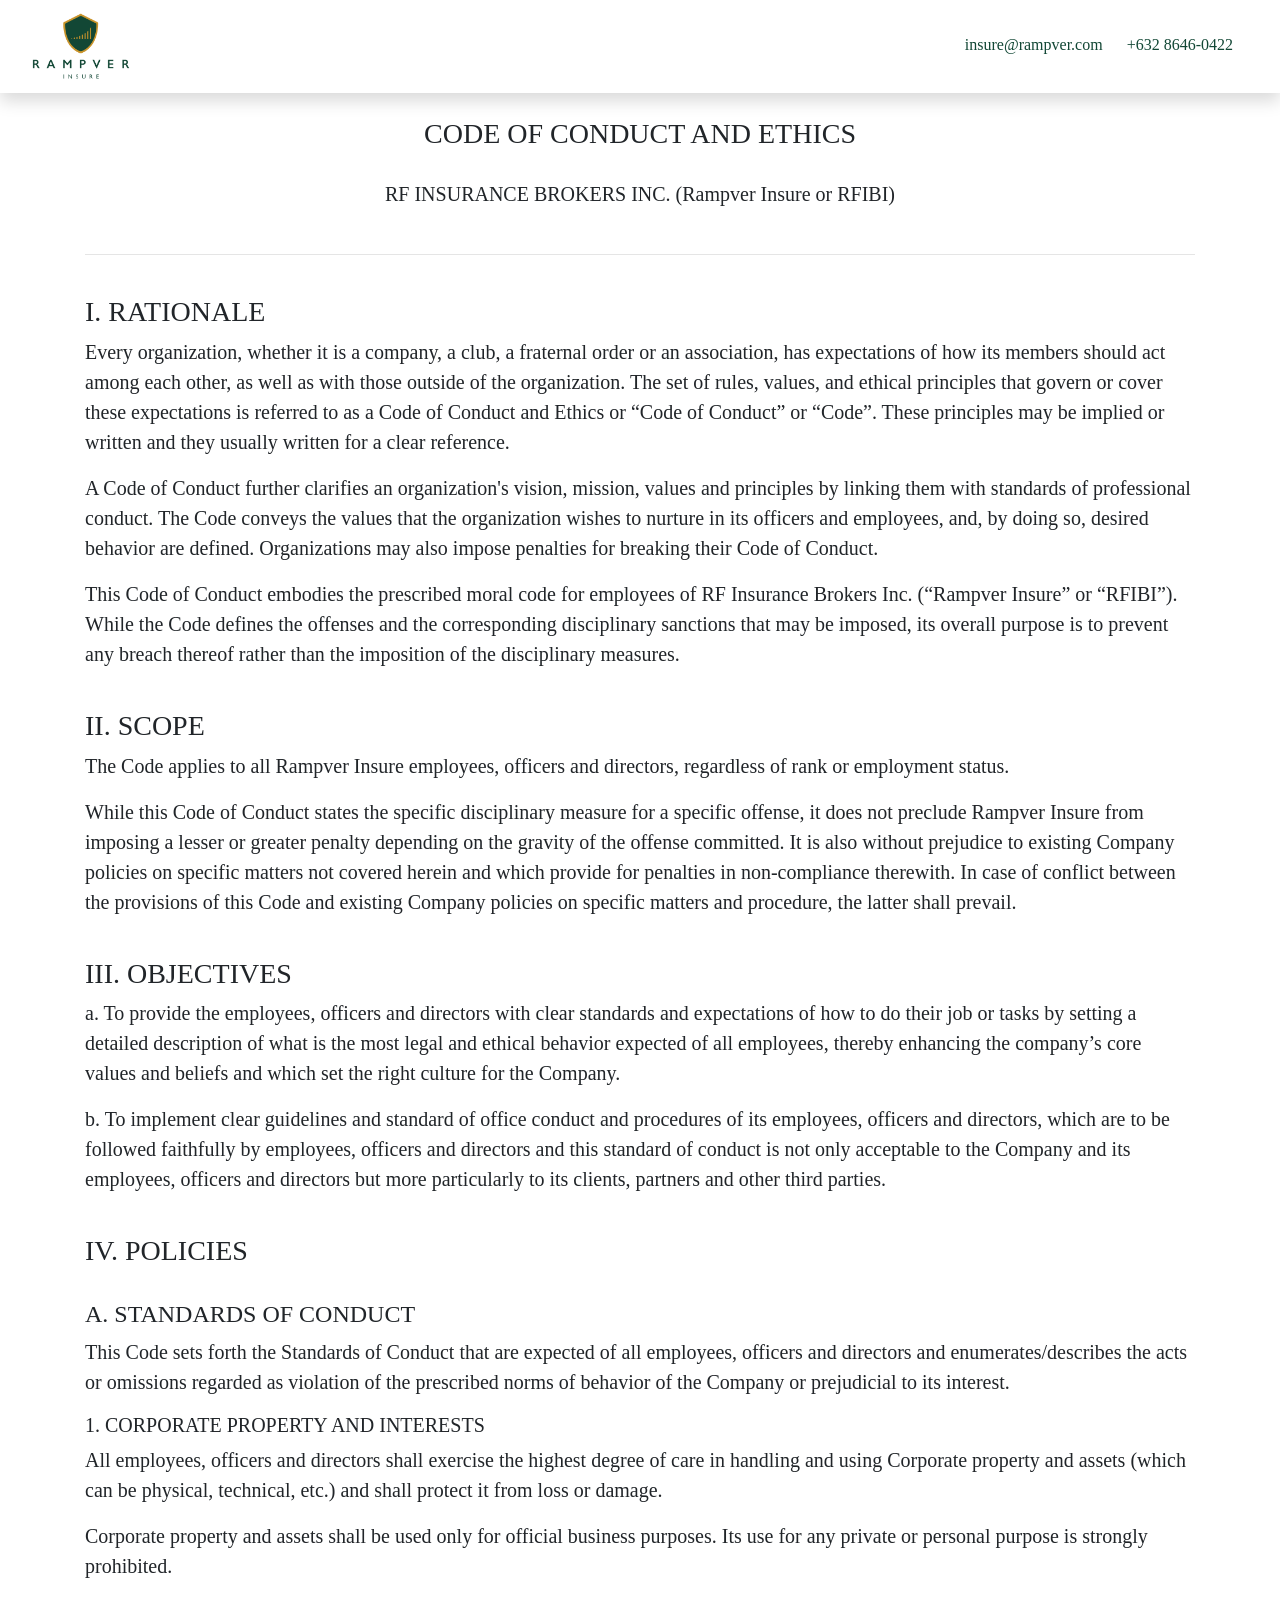
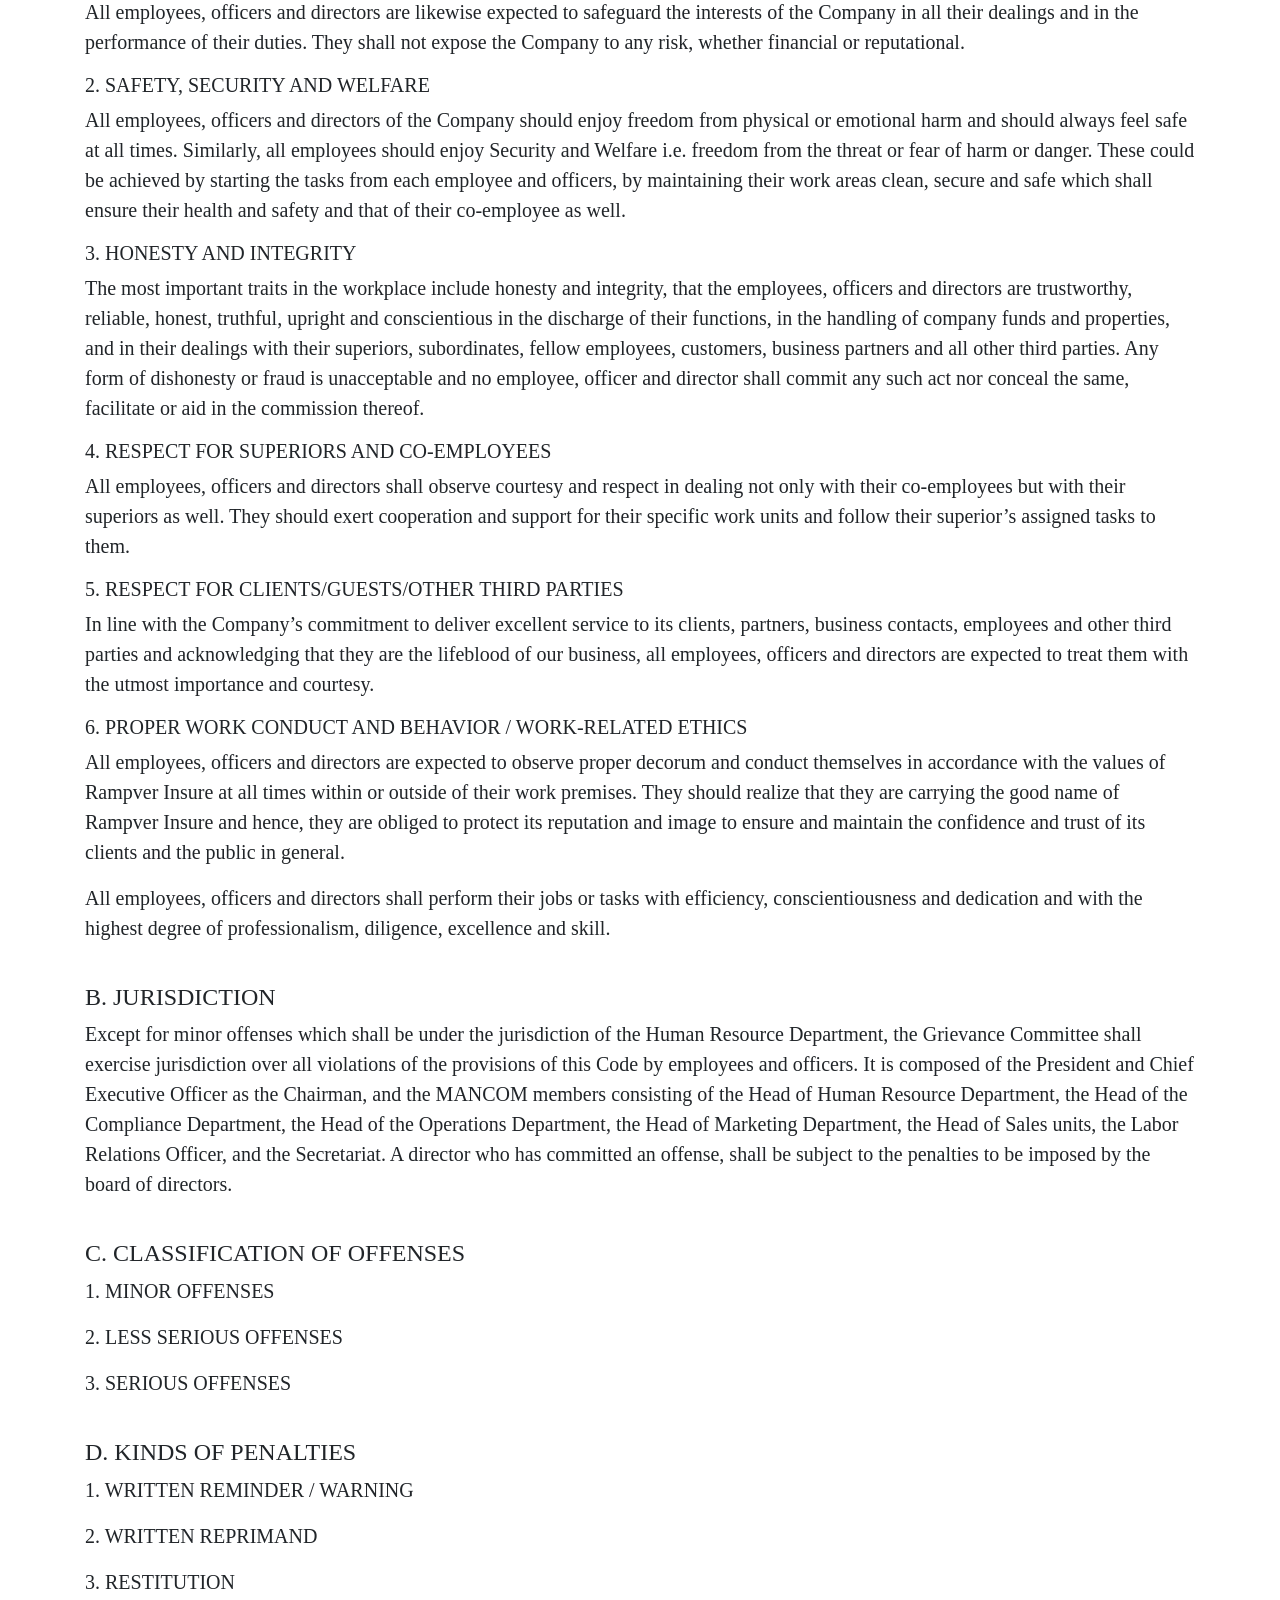
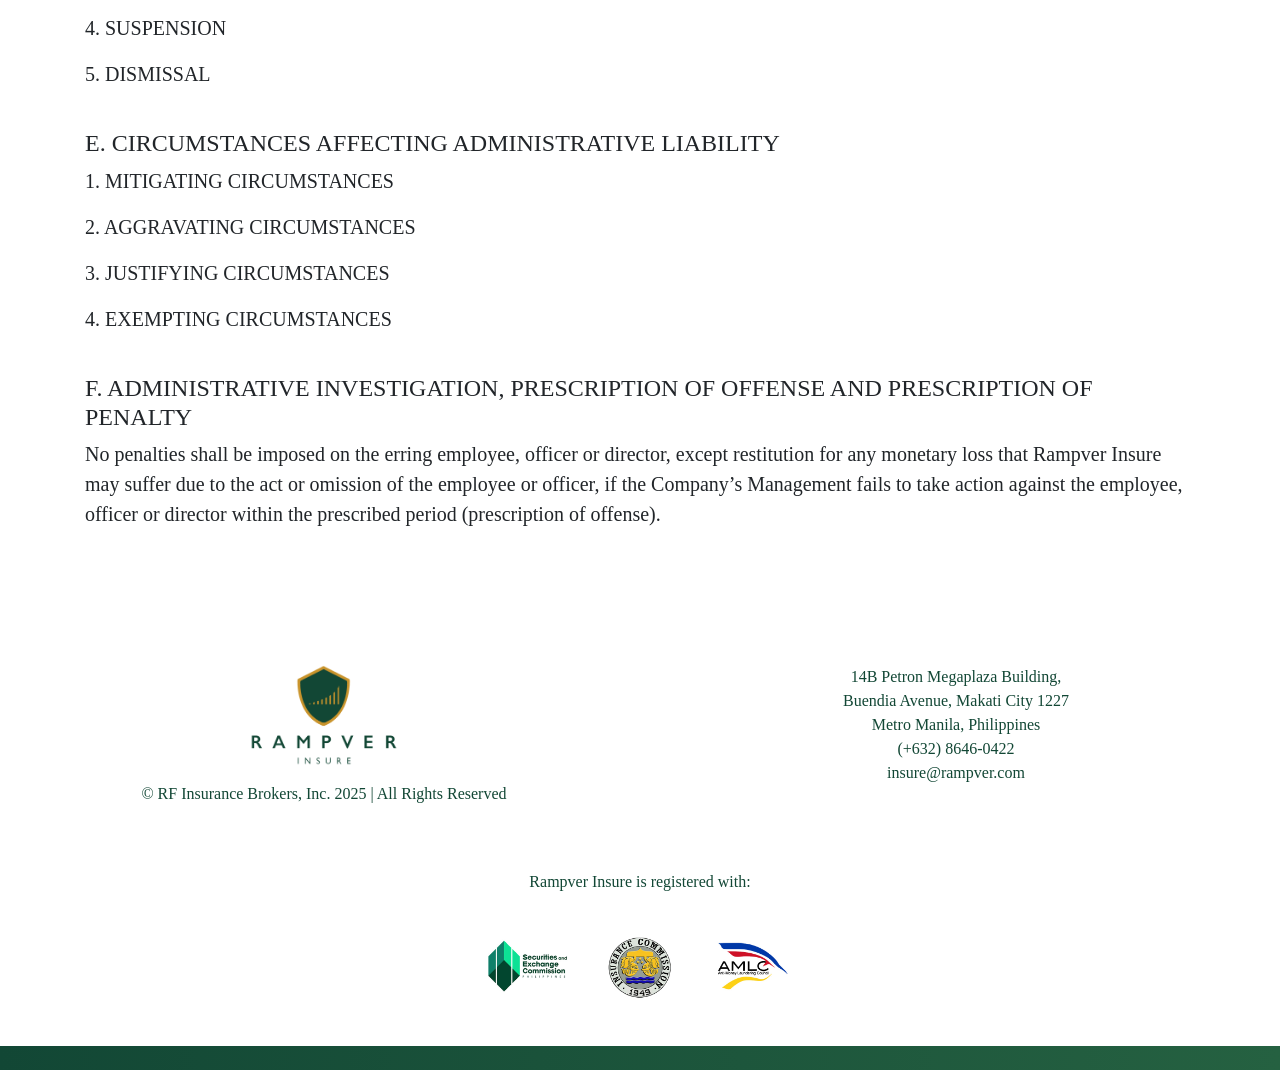
==== code-of-conduct.html @ bb0bd01d "Add files via upload" ====
<!DOCTYPE html>
<html lang="en">
  <head>
    <!-- Required meta tags -->
    <meta charset="utf-8" />
    <meta
      name="viewport"
      content="width=device-width, initial-scale=1, shrink-to-fit=no"
    />
    <meta name="theme-color" content="#124735" />
    <meta name="mobile-web-app-capable" content="yes" />
    <meta name="apple-mobile-web-app-capable" content="yes" />
    <meta property="og:site_name" content="Rampver Realty" />
    <meta property="og:title" content="Rampver Insure | Home" />
    <meta
      property="og:description"
      content="Official website of RF Insurance Brokers, Inc."
    />
    <meta property="og:url" content="https://rampverinsure.com" />
    <meta property="og:image" content="" />
    <meta
      name="description"
      content="RF Insurance Brokers, Inc (Rampver Insure)
strategically partners with leading insurance providers to offer a wide
array of life, general, and healthcare insurance products. These strategic
alliances enable Rampver Insure to deliver customized coverage solutions
that align with the distinct needs of clients, ranging from life protection to
healthcare and risk management."
    />
    <meta property="og:site_name" content="Rampver Insure" />
    <link
      rel="stylesheet"
      href="https://cdn.jsdelivr.net/npm/bootstrap@4.3.1/dist/css/bootstrap.min.css"
      integrity="sha384-ggOyR0iXCbMQv3Xipma34MD+dH/1fQ784/j6cY/iJTQUOhcWr7x9JvoRxT2MZw1T"
      crossorigin="anonymous"
    />
    <link
      rel="stylesheet"
      href="https://use.fontawesome.com/releases/v5.7.0/css/all.css"
      integrity="sha384-lZN37f5QGtY3VHgisS14W3ExzMWZxybE1SJSEsQp9S+oqd12jhcu+A56Ebc1zFSJ"
      crossorigin="anonymous"
    />
    <link rel="stylesheet" src="./style.css" href="./style.css" />
    <link
      rel="icon"
      href="./img/logos/rfibi-favicon.png"
      type="image/png"
      sizes="16x20"
    />
    <title>Rampver Insure | Code of Conduct and Ethics</title>
    <script
      src="https://code.jquery.com/jquery-3.3.1.slim.min.js"
      integrity="sha384-q8i/X+965DzO0rT7abK41JStQIAqVgRVzpbzo5smXKp4YfRvH+8abtTE1Pi6jizo"
      crossorigin="anonymous"
    ></script>
    <!-- Google Tag Manager -->
    <script>
      (function (w, d, s, l, i) {
        w[l] = w[l] || [];
        w[l].push({ "gtm.start": new Date().getTime(), event: "gtm.js" });
        var f = d.getElementsByTagName(s)[0],
          j = d.createElement(s),
          dl = l != "dataLayer" ? "&l=" + l : "";
        j.async = true;
        j.src = "https://www.googletagmanager.com/gtm.js?id=" + i + dl;
        f.parentNode.insertBefore(j, f);
      })(window, document, "script", "dataLayer", "GTM-TDNB9LX");
    </script>
    <!-- End Google Tag Manager -->
  </head>

  <body>
    <!-- navbar -->
    <span id="navbarSet" class="sticky-top"></span>
    <script src="./rfibi-components/navbar.js"></script>
    <!-- navbar -->
    <!-- start of banner -->
   <br>

<section class="container">
  <header class="text-center">
    <h3 class="gsBold">CODE OF CONDUCT AND ETHICS</h3>
    <br>
    <h5 class="gsBold">RF INSURANCE BROKERS INC. (Rampver Insure or RFIBI)</h5>
  </header>

  <div class="text-left">
    <br>
    <hr>
    <br>
  <h3 class="gsBold">I. RATIONALE</h3>
  <p class="gs lead">
    Every organization, whether it is a company, a club, a fraternal order or an association, has expectations of how its members should act among each other, as well as with those outside of the organization. The set of rules, values, and ethical principles that govern or cover these expectations is referred to as a Code of Conduct and Ethics or “Code of Conduct” or “Code”. These principles may be implied or written and they usually written for a clear reference.
  </p>
  <p class="gs lead">
    A Code of Conduct further clarifies an organization's vision, mission, values and principles by linking them with standards of professional conduct. The Code conveys the values that the organization wishes to nurture in its officers and employees, and, by doing so, desired behavior are defined. Organizations may also impose penalties for breaking their Code of Conduct.
  </p>
  <p class="gs lead">
    This Code of Conduct embodies the prescribed moral code for employees of RF Insurance Brokers Inc. (“Rampver Insure” or “RFIBI”). While the Code defines the offenses and the corresponding disciplinary sanctions that may be imposed, its overall purpose is to prevent any breach thereof rather than the imposition of the disciplinary measures.
  </p>
<br>
  <h3 class="gsBold">II. SCOPE</h3>
  <p class="gs lead">
    The Code applies to all Rampver Insure employees, officers and directors, regardless of rank or employment status.
  </p>
  <p class="gs lead">
    While this Code of Conduct states the specific disciplinary measure for a specific offense, it does not preclude Rampver Insure from imposing a lesser or greater penalty depending on the gravity of the offense committed. It is also without prejudice to existing Company policies on specific matters not covered herein and which provide for penalties in non-compliance therewith. In case of conflict between the provisions of this Code and existing Company policies on specific matters and procedure, the latter shall prevail.
  </p>
<br>
  <h3 class="gsBold">III. OBJECTIVES</h3>
  <p class="gs lead">
    a. To provide the employees, officers and directors with clear standards and expectations of how to do their job or tasks by setting a detailed description of what is the most legal and ethical behavior expected of all employees, thereby enhancing the company’s core values and beliefs and which set the right culture for the Company.
  </p>
  <p class="gs lead">
    b. To implement clear guidelines and standard of office conduct and procedures of its employees, officers and directors, which are to be followed faithfully by employees, officers and directors and this standard of conduct is not only acceptable to the Company and its employees, officers and directors but more particularly to its clients, partners and other third parties.
  </p>
<br>
  <h3 class="gsBold">IV. POLICIES</h3>
<br>
  <h4 class="gsBold">A. STANDARDS OF CONDUCT</h4>
  <p class="gs lead">
    This Code sets forth the Standards of Conduct that are expected of all employees, officers and directors and enumerates/describes the acts or omissions regarded as violation of the prescribed norms of behavior of the Company or prejudicial to its interest.
  </p>

  <h5 class="gsBold">1. CORPORATE PROPERTY AND INTERESTS</h5>
  <p class="gs lead">
    All employees, officers and directors shall exercise the highest degree of care in handling and using Corporate property and assets (which can be physical, technical, etc.) and shall protect it from loss or damage.
  </p>
  <p class="gs lead">
    Corporate property and assets shall be used only for official business purposes. Its use for any private or personal purpose is strongly prohibited.
  </p>
  <p class="gs lead">
    All employees, officers and directors are likewise expected to safeguard the interests of the Company in all their dealings and in the performance of their duties. They shall not expose the Company to any risk, whether financial or reputational.
  </p>

  <h5 class="gsBold">2. SAFETY, SECURITY AND WELFARE</h5>
  <p class="gs lead">
    All employees, officers and directors of the Company should enjoy freedom from physical or emotional harm and should always feel safe at all times. Similarly, all employees should enjoy Security and Welfare i.e. freedom from the threat or fear of harm or danger. These could be achieved by starting the tasks from each employee and officers, by maintaining their work areas clean, secure and safe which shall ensure their health and safety and that of their co-employee as well.
  </p>

  <h5 class="gsBold">3. HONESTY AND INTEGRITY</h5>
  <p class="gs lead">
    The most important traits in the workplace include honesty and integrity, that the employees, officers and directors are trustworthy, reliable, honest, truthful, upright and conscientious in the discharge of their functions, in the handling of company funds and properties, and in their dealings with their superiors, subordinates, fellow employees, customers, business partners and all other third parties. Any form of dishonesty or fraud is unacceptable and no employee, officer and director shall commit any such act nor conceal the same, facilitate or aid in the commission thereof.
  </p>

  <h5 class="gsBold">4. RESPECT FOR SUPERIORS AND CO-EMPLOYEES</h5>
  <p class="gs lead">
    All employees, officers and directors shall observe courtesy and respect in dealing not only with their co-employees but with their superiors as well. They should exert cooperation and support for their specific work units and follow their superior’s assigned tasks to them.
  </p>

  <h5 class="gsBold">5. RESPECT FOR CLIENTS/GUESTS/OTHER THIRD PARTIES</h5>
  <p class="gs lead">
    In line with the Company’s commitment to deliver excellent service to its clients, partners, business contacts, employees and other third parties and acknowledging that they are the lifeblood of our business, all employees, officers and directors are expected to treat them with the utmost importance and courtesy.
  </p>

  <h5 class="gsBold">6. PROPER WORK CONDUCT AND BEHAVIOR / WORK-RELATED ETHICS</h5>
  <p class="gs lead">
    All employees, officers and directors are expected to observe proper decorum and conduct themselves in accordance with the values of Rampver Insure at all times within or outside of their work premises. They should realize that they are carrying the good name of Rampver Insure and hence, they are obliged to protect its reputation and image to ensure and maintain the confidence and trust of its clients and the public in general.
  </p>
  <p class="gs lead">
    All employees, officers and directors shall perform their jobs or tasks with efficiency, conscientiousness and dedication and with the highest degree of professionalism, diligence, excellence and skill.
  </p>
<br>
  <h4 class="gsBold">B. JURISDICTION</h4>
  <p class="gs lead">
    Except for minor offenses which shall be under the jurisdiction of the Human Resource Department, the Grievance Committee shall exercise jurisdiction over all violations of the provisions of this Code by employees and officers. It is composed of the President and Chief Executive Officer as the Chairman, and the MANCOM members consisting of the Head of Human Resource Department, the Head of the Compliance Department, the Head of the Operations Department, the Head of Marketing Department, the Head of Sales units, the Labor Relations Officer, and the Secretariat. A director who has committed an offense, shall be subject to the penalties to be imposed by the board of directors.
  </p>
<br>
  <h4 class="gsBold">C. CLASSIFICATION OF OFFENSES</h4>
  <p class="gs lead">1. MINOR OFFENSES</p>
  <p class="gs lead">2. LESS SERIOUS OFFENSES</p>
  <p class="gs lead">3. SERIOUS OFFENSES</p>
<br>
  <h4 class="gsBold">D. KINDS OF PENALTIES</h4>
  <p class="gs lead">1. WRITTEN REMINDER / WARNING</p>
  <p class="gs lead">2. WRITTEN REPRIMAND</p>
  <p class="gs lead">3. RESTITUTION</p>
  <p class="gs lead">4. SUSPENSION</p>
  <p class="gs lead">5. DISMISSAL</p>
<br>
  <h4 class="gsBold">E. CIRCUMSTANCES AFFECTING ADMINISTRATIVE LIABILITY</h4>
  <p class="gs lead">1. MITIGATING CIRCUMSTANCES</p>
  <p class="gs lead">2. AGGRAVATING CIRCUMSTANCES</p>
  <p class="gs lead">3. JUSTIFYING CIRCUMSTANCES</p>
  <p class="gs lead">4. EXEMPTING CIRCUMSTANCES</p>
<br>
  <h4 class="gsBold">F. ADMINISTRATIVE INVESTIGATION, PRESCRIPTION OF OFFENSE AND PRESCRIPTION OF PENALTY</h4>
  <p class="gs lead">
    No penalties shall be imposed on the erring employee, officer or director, except restitution for any monetary loss that Rampver Insure may suffer due to the act or omission of the employee or officer, if the Company’s Management fails to take action against the employee, officer or director within the prescribed period (prescription of offense).
  </p>
  </div>
</section>


<br>
<br>
<br>
    <!-- footer -->
    <span id="footerSet"></span>
    <script src="./rfibi-components/footer.js"></script>
    <!-- footer -->

    <!-- cookie consent -->
    <div id="cookieconsent"></div>
    <link
      rel="stylesheet"
      href="https://rampver.com/offers/mutual-funds/dependencies/cookieconsent.min.css"
    />
    <script src="https://rampver.com/offers/mutual-funds/dependencies/cookieconsent.min.js"></script>
    <!-- cookie consent -->
    <!-- Essential JS -->
    <script
      src="https://cdn.jsdelivr.net/npm/popper.js@1.14.7/dist/umd/popper.min.js"
      crossorigin="anonymous"
    ></script>
    <script
      src="https://cdn.jsdelivr.net/npm/bootstrap@4.3.1/dist/js/bootstrap.min.js"
      integrity="sha384-JjSmVgyd0p3pXB1rRibZUAYoIIy6OrQ6VrjIEaFf/nJGzIxFDsf4x0xIM+B07jRM"
      crossorigin="anonymous"
    ></script>
    <!-- Essential JS -->
    <!-- Marketing JS -->
    <script
      src="//instant.page/5.1.1"
      type="module"
      integrity="sha384-MWfCL6g1OTGsbSwfuMHc8+8J2u71/LA8dzlIN3ycajckxuZZmF+DNjdm7O6H3PSq"
    ></script>
    <script>
      $(document).ready(function () {
        $(".carousel").carousel({
          interval: 3500,
        });
      });
      $(function () {
        $('[data-toggle="tooltip"]').tooltip();
      });
    </script>
    <!-- Google Tag Manager (noscript) -->
    <noscript
      ><iframe
        src="https://www.googletagmanager.com/ns.html?id=GTM-TDNB9LX"
        height="0"
        width="0"
        style="display: none; visibility: hidden"
      ></iframe
    ></noscript>
    <!-- End Google Tag Manager (noscript) -->
  </body>
</html>
---- style.css ----
/* @font-face {
    font-family: "Gill Sans";
    src: url("./fonts/Gill-Sans.woff");
}

@font-face {
    font-family: "Gill Sans Bold";
    src: url('./fonts/Gill-Sans-Bold.woff');
} */


@font-face {
    font-family: "Gill Sans";
    src: url("https://res.cloudinary.com/rampver-financials/raw/upload/v1667045228/neo-website/fonts/Gill-Sans.woff");
}

@font-face {
    font-family: "Gill Sans Bold";
    src: url('https://res.cloudinary.com/rampver-financials/raw/upload/v1667045228/neo-website/fonts/Gill-Sans-Bold.woff');
}


html,
body {
    padding: 0 !important;
    margin: 0 !important;
    width: 100% !important;
    box-sizing: border-box;
    /* scroll-behavior: smooth; */
}


.gs {
    font-family: 'Gill Sans';
}

.font-rf-green {
    font-family: 'Gill Sans';
}

.gsBold {
    font-family: 'Gill Sans Bold'
}

.navbar {
    background: white;
    align-content: center;
}

.navbar-brand p {
    color: #ffffff;
}

.navbar-brand img {
    width: 100px;
}

.navbar-nav ul li a {
    color: #124735;
    font-size: 150%;
    opacity: 100%;
    font-family: 'Gill Sans';
}

.navbar-toggler:focus,
.navbar-toggler:active,
.navbar-toggler-icon:focus {
    outline: none;
    box-shadow: none;
    color: #124735;
}

.navbar-dropdown {
    background: linear-gradient(to right, #124735, #256141);
    border: none;
}

.navButton {
    background-color: #cc942c !important;
    color: white !important;
}

.navButton:hover {
    background-color: white !important;
    color: #cc942c;
}

.inqButtonContact {
    background-color: #cc942c !important;
    color: white !important;
}

.inqButtonContact:hover {
    background-color: white !important;
    color: #cc942c;
}

.jumbotron-lg {
    height: 95vh;
    /* background-image: url("./img/new cover md.png"); */
    background-size: cover;
    background-repeat: no-repeat;
    box-sizing: border-box;
    border-radius: 0px;
    margin-bottom: 0;
}

.jumbotron-md {
    height: 100vh;
    /* background-image: url("./img/new cover.png"); */
    background-size: cover;
    background-repeat: no-repeat;
    box-sizing: border-box;
    border-radius: 0px;
    margin-bottom: 0;
}

.bannerBtn {
    background: linear-gradient(to right, #124735, #256141);
}

.btn-big-lg {
    font-size: 175%;
    padding-top: 10;
    padding-bottom: 10;
    padding-left: 20;
    padding-right: 20;
}


.btn-md {
    font-size: 175%;
    padding-top: 10;
    padding-bottom: 10;
    padding-left: 20;
    padding-right: 20;
}

.banner-text {
    color: #124735;
    /* text-shadow: 1.5 !important; */
    text-shadow: 1px 3px 2px rgba(0, 0, 0, 0.1);
}

/* Extra Small (xs) and Small (sm) screens */
@media (max-width: 767px) {
    .dvlpr-brands {
        width: 150px;
        margin-bottom: 1rem;
    }
}

/* Medium (md) and Large (lg) screens */
@media (min-width: 768px) {
    .dvlpr-brands {
        width: 200px;
        margin-bottom: 0.5rem;
    }
}

.dvlpr-brands-big {
    width: 175px;
    margin-bottom: 1.5rem;
}

.social-icons {
    width: 50px;
}

a {
    text-decoration: none;
}

a:hover {
    text-decoration: underline;
    font-weight: bolder !important;
    color: #cc942c !important;
}



.video-container {
    position: relative;
    padding-bottom: 56.25%;
}

.video-container iframe {
    position: absolute;
    top: 0;
    left: 0;
    width: 100%;
    height: 100%;
}

.btns .rf-btn {
    background-color: #256141;
    color: #ffffff;
    text-shadow: 0.5;
    border: #ffffff;
}

.btns .img-btn {
    background-color: #1A237E;
    color: #fff;
}

.header-section h3 {
    color: #124735;
}

.text-rampver {
    color: #124735;
}

.bg-rampver {
    background: #124735;
}

.text-gold {
    color: #cc942c;
}

.intro,
.faqs {
    background: linear-gradient(to right, #124735, #256141);
    padding-top: 3rem;
    /* padding-bottom: 1rem; */
    padding-right: 1rem;
    padding-left: 1rem;
    margin-left: 0px;
    width: 100% !important;
}

.learning-tools,
.learning-tools-sm {
    background: linear-gradient(to right, #124735, #256141);
    padding-bottom: 1rem;
    padding-right: 1rem;
    padding-top: 1rem;
    padding-left: 1rem;
    margin-left: 0px;
    width: 100% !important;
}

.icons-carousel {
    width: 75px;
}

/* .logo-carousel-section {
    height: 75vh;
} */

/* .carousel-indicators li {
    width: 10px;
    height: 10px;
    border-radius: 100%;
    margin-left: 2rem;
   
  } */

.carousel-control-prev-icon {
    background-image: url("data:image/svg+xml;charset=utf8,%3Csvg xmlns='http://www.w3.org/2000/svg' fill='%23124735' viewBox='0 0 8 8'%3E%3Cpath d='M5.25 0l-4 4 4 4 1.5-1.5-2.5-2.5 2.5-2.5-1.5-1.5z'/%3E%3C/svg%3E") !important;
}

.carousel-control-next-icon {
    background-image: url("data:image/svg+xml;charset=utf8,%3Csvg xmlns='http://www.w3.org/2000/svg' fill='%23124735' viewBox='0 0 8 8'%3E%3Cpath d='M2.75 0l-1.5 1.5 2.5 2.5-2.5 2.5 1.5 1.5 4-4-4-4z'/%3E%3C/svg%3E") !important;
}

.white-button {
    border-style: solid;
    border-color: #cc942c;
    border-width: 2px;
}

.white-border {
    border-style: solid;
    border-color: #cccccc;
    border-width: 2px;
}

.why-rf-icons {
    width: 110px;
}

.learning-tools-icons {
    width: 80px;
}

.socmed-small {
    width: 50px;
}


.faq-icons {
    width: 40px;
}


@media (min-width: 992px) {
    .why-rampver {
        margin-left: 5rem;
        margin-right: 5rem;
    }

}

.logo-carousel-small {
    width: 130px;
}

.logo-carousel {
    width: 200px;
}


.indicator {
    background-color: #124735 !important;
    color: #124735 !important;
    margin: 0rem 0 0 0 !important;
    padding: 0 0 0 0 !important;
}

.sr-only {
    background-color: #124735 !important;
    color: #124735 !important;
    margin: 0rem 0 0 0 !important;
    padding: 0 0 0 0 !important;
}

.testimonial {
    width: 175px;
}

.down-icon {
    padding-top: 0.5rem;
    width: 25px;
    position: absolute;
    right: 15px;
}

.reg-logos-icon {
    width: 125px;
}

.bottombar {
    background: linear-gradient(to right, #124735, #256141);
}

/* .footer-text{
    background-color: #124735;
    color: white;
} */

/* .icon-carousel-section, .logo-carousel-section  {
    height: 100vh;
} */

/*# sourceMappingURL=style.css.map */
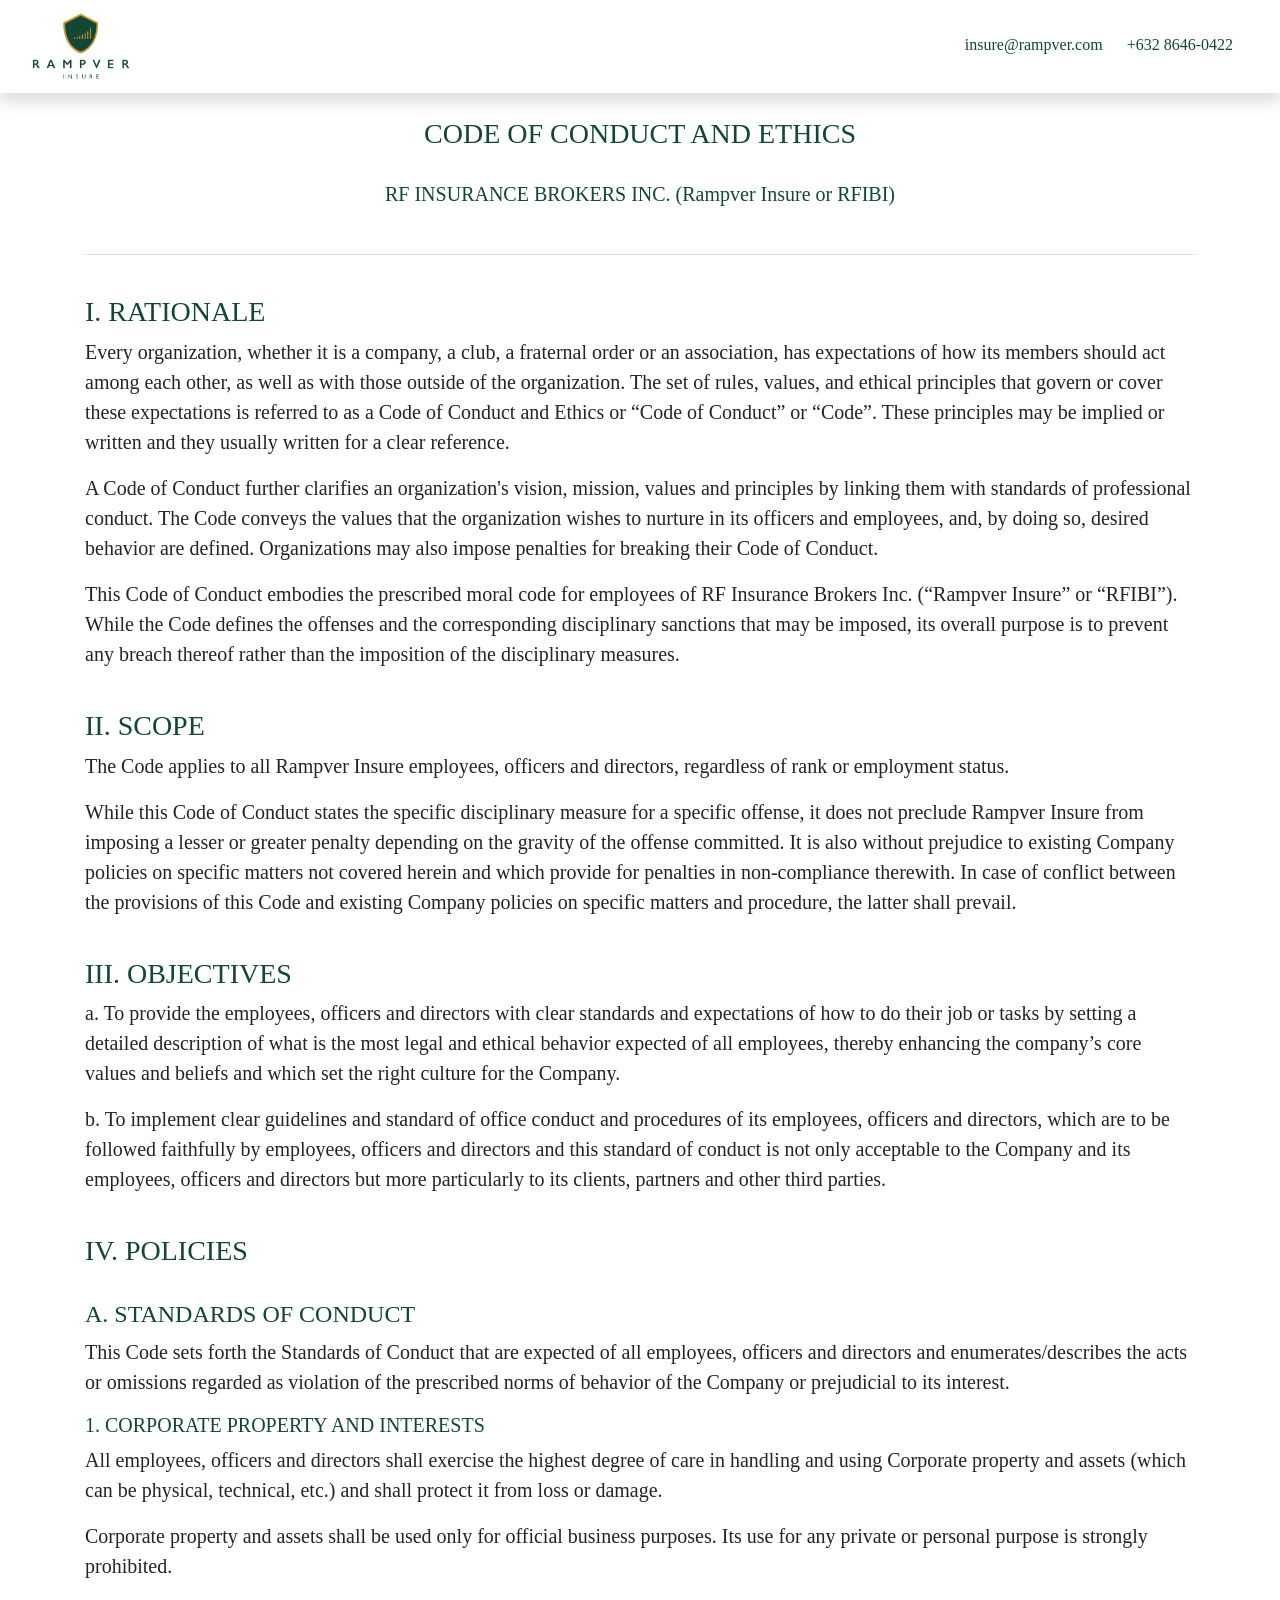
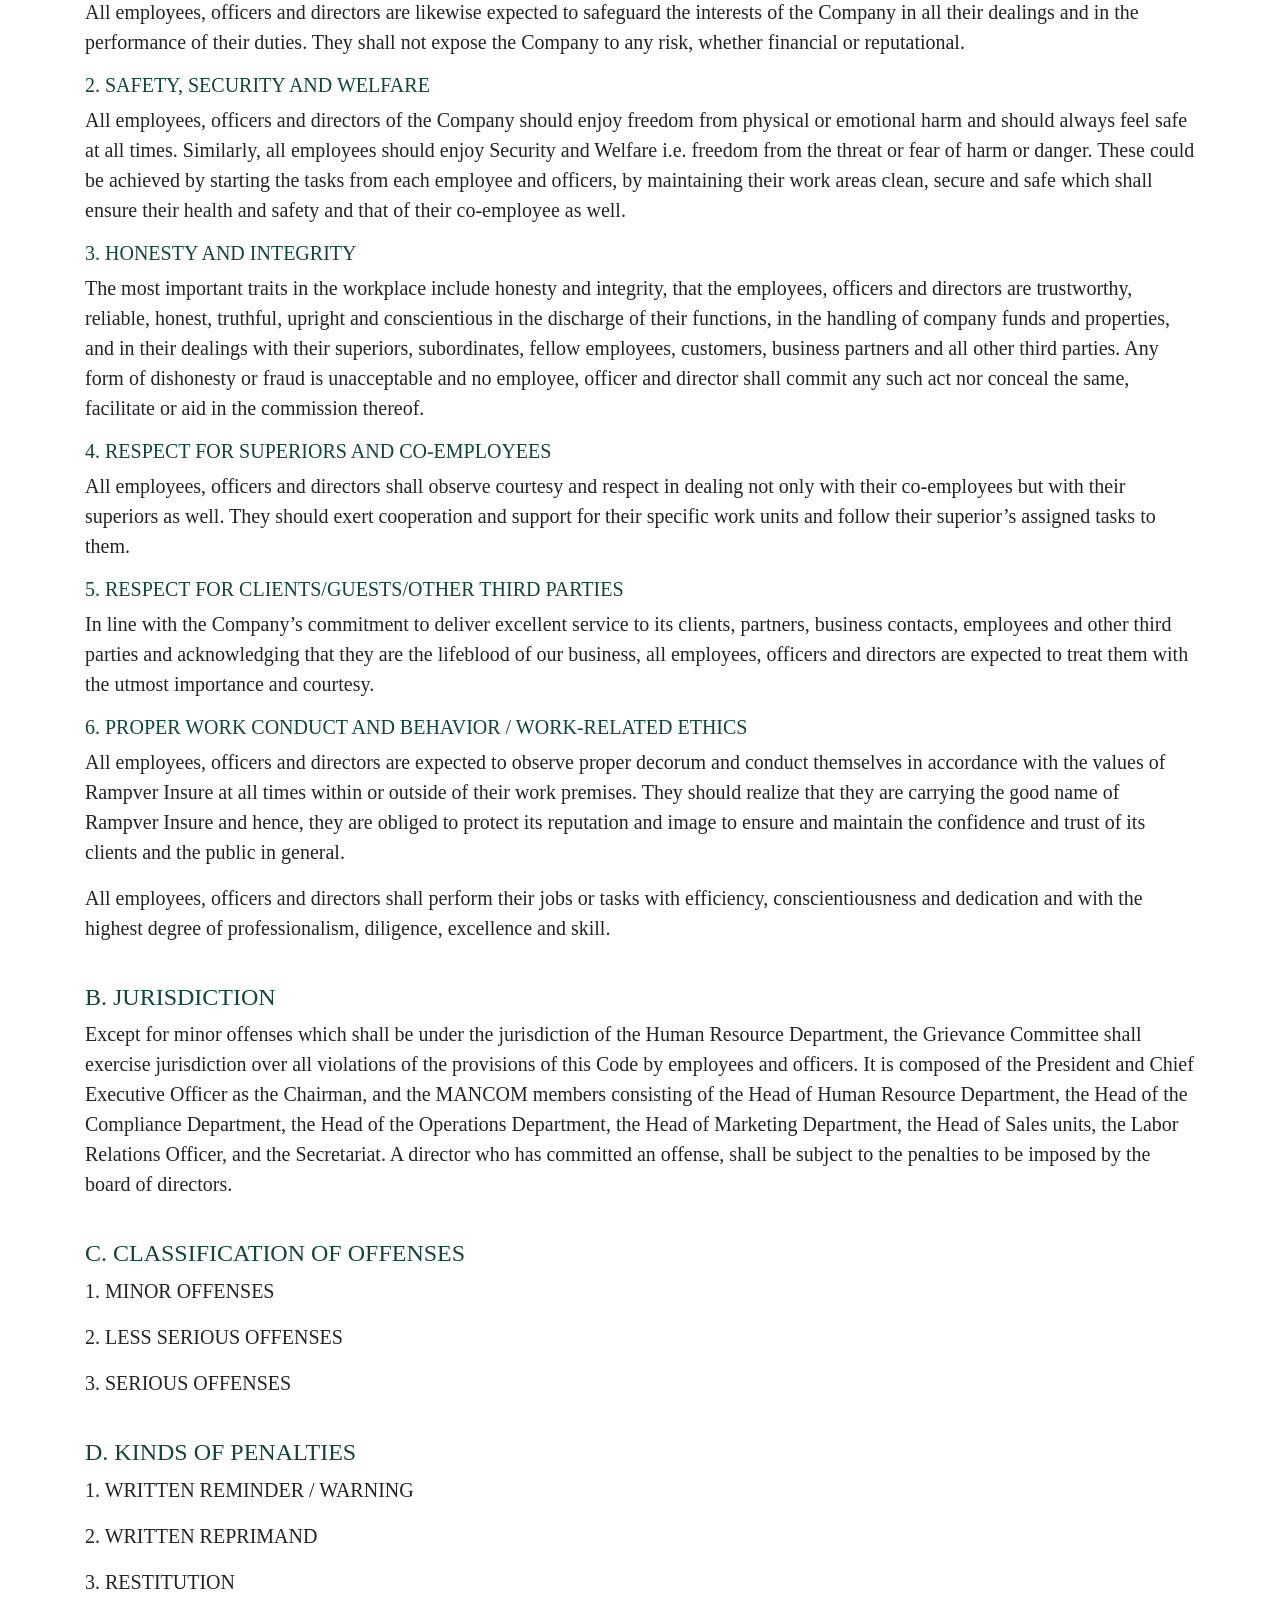
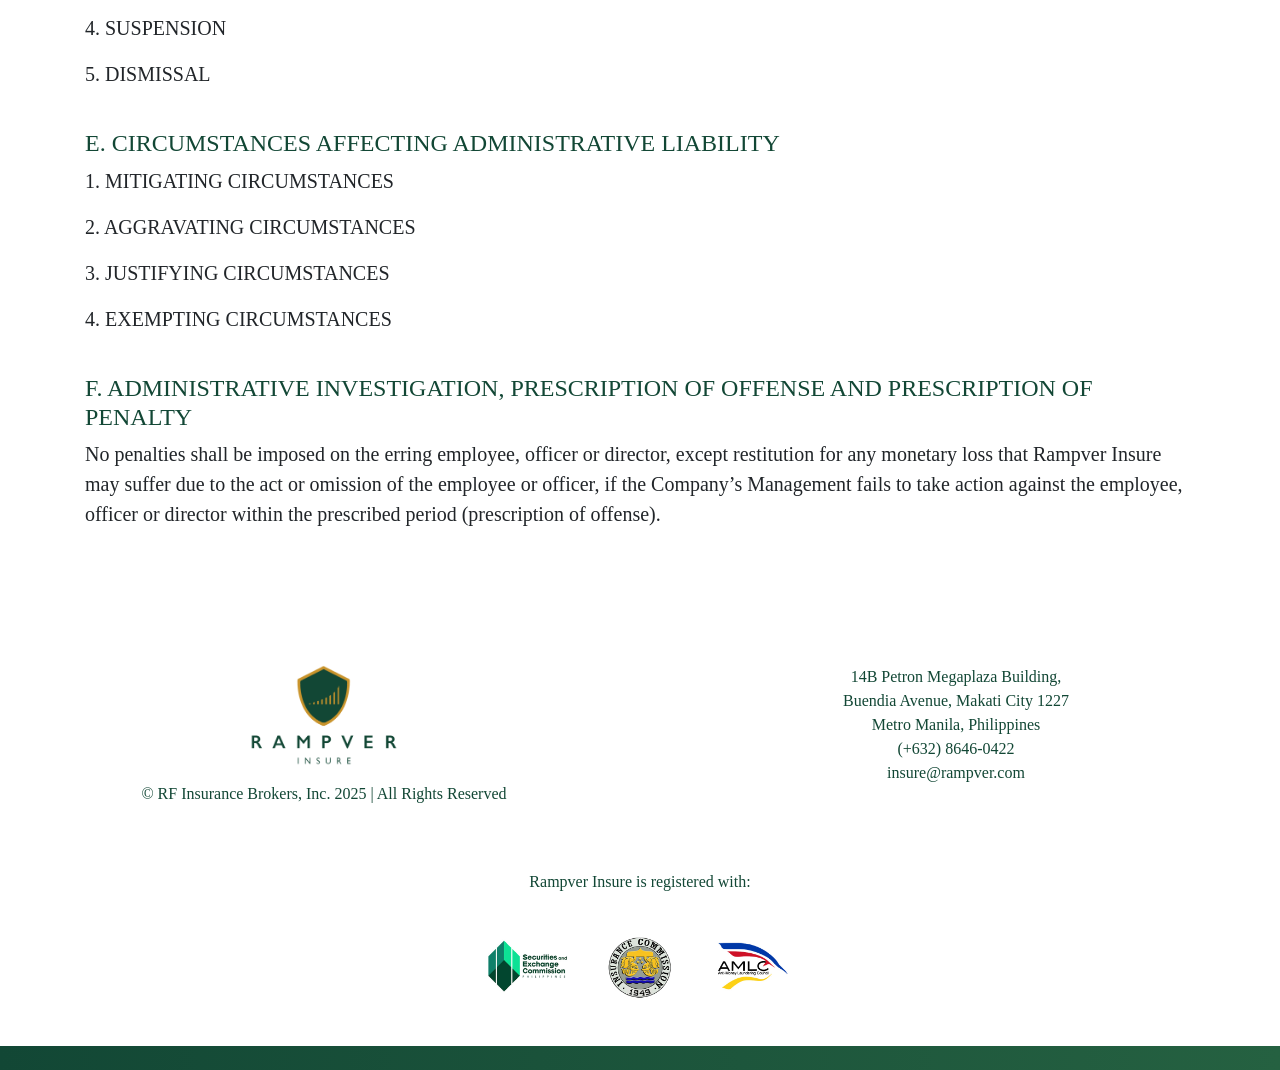
==== commit 18a88be9: "Update code-of-conduct.html" ====
--- a/code-of-conduct.html
+++ b/code-of-conduct.html
@@ -79,16 +79,16 @@
 
 <section class="container">
   <header class="text-center">
-    <h3 class="gsBold">CODE OF CONDUCT AND ETHICS</h3>
+    <h3 class="gsBold text-rampver">CODE OF CONDUCT AND ETHICS</h3>
     <br>
-    <h5 class="gsBold">RF INSURANCE BROKERS INC. (Rampver Insure or RFIBI)</h5>
+    <h5 class="gsBold text-rampver">RF INSURANCE BROKERS INC. (Rampver Insure or RFIBI)</h5>
   </header>
 
   <div class="text-left">
     <br>
     <hr>
     <br>
-  <h3 class="gsBold">I. RATIONALE</h3>
+  <h3 class="gsBold text-rampver">I. RATIONALE</h3>
   <p class="gs lead">
     Every organization, whether it is a company, a club, a fraternal order or an association, has expectations of how its members should act among each other, as well as with those outside of the organization. The set of rules, values, and ethical principles that govern or cover these expectations is referred to as a Code of Conduct and Ethics or “Code of Conduct” or “Code”. These principles may be implied or written and they usually written for a clear reference.
   </p>
@@ -99,7 +99,7 @@
     This Code of Conduct embodies the prescribed moral code for employees of RF Insurance Brokers Inc. (“Rampver Insure” or “RFIBI”). While the Code defines the offenses and the corresponding disciplinary sanctions that may be imposed, its overall purpose is to prevent any breach thereof rather than the imposition of the disciplinary measures.
   </p>
 <br>
-  <h3 class="gsBold">II. SCOPE</h3>
+  <h3 class="gsBold text-rampver">II. SCOPE</h3>
   <p class="gs lead">
     The Code applies to all Rampver Insure employees, officers and directors, regardless of rank or employment status.
   </p>
@@ -107,7 +107,7 @@
     While this Code of Conduct states the specific disciplinary measure for a specific offense, it does not preclude Rampver Insure from imposing a lesser or greater penalty depending on the gravity of the offense committed. It is also without prejudice to existing Company policies on specific matters not covered herein and which provide for penalties in non-compliance therewith. In case of conflict between the provisions of this Code and existing Company policies on specific matters and procedure, the latter shall prevail.
   </p>
 <br>
-  <h3 class="gsBold">III. OBJECTIVES</h3>
+  <h3 class="gsBold text-rampver">III. OBJECTIVES</h3>
   <p class="gs lead">
     a. To provide the employees, officers and directors with clear standards and expectations of how to do their job or tasks by setting a detailed description of what is the most legal and ethical behavior expected of all employees, thereby enhancing the company’s core values and beliefs and which set the right culture for the Company.
   </p>
@@ -115,14 +115,14 @@
     b. To implement clear guidelines and standard of office conduct and procedures of its employees, officers and directors, which are to be followed faithfully by employees, officers and directors and this standard of conduct is not only acceptable to the Company and its employees, officers and directors but more particularly to its clients, partners and other third parties.
   </p>
 <br>
-  <h3 class="gsBold">IV. POLICIES</h3>
-<br>
-  <h4 class="gsBold">A. STANDARDS OF CONDUCT</h4>
+  <h3 class="gsBold text-rampver">IV. POLICIES</h3>
+<br>
+  <h4 class="gsBold text-rampver">A. STANDARDS OF CONDUCT</h4>
   <p class="gs lead">
     This Code sets forth the Standards of Conduct that are expected of all employees, officers and directors and enumerates/describes the acts or omissions regarded as violation of the prescribed norms of behavior of the Company or prejudicial to its interest.
   </p>
 
-  <h5 class="gsBold">1. CORPORATE PROPERTY AND INTERESTS</h5>
+  <h5 class="gsBold text-rampver">1. CORPORATE PROPERTY AND INTERESTS</h5>
   <p class="gs lead">
     All employees, officers and directors shall exercise the highest degree of care in handling and using Corporate property and assets (which can be physical, technical, etc.) and shall protect it from loss or damage.
   </p>
@@ -133,27 +133,27 @@
     All employees, officers and directors are likewise expected to safeguard the interests of the Company in all their dealings and in the performance of their duties. They shall not expose the Company to any risk, whether financial or reputational.
   </p>
 
-  <h5 class="gsBold">2. SAFETY, SECURITY AND WELFARE</h5>
+  <h5 class="gsBold text-rampver">2. SAFETY, SECURITY AND WELFARE</h5>
   <p class="gs lead">
     All employees, officers and directors of the Company should enjoy freedom from physical or emotional harm and should always feel safe at all times. Similarly, all employees should enjoy Security and Welfare i.e. freedom from the threat or fear of harm or danger. These could be achieved by starting the tasks from each employee and officers, by maintaining their work areas clean, secure and safe which shall ensure their health and safety and that of their co-employee as well.
   </p>
 
-  <h5 class="gsBold">3. HONESTY AND INTEGRITY</h5>
+  <h5 class="gsBold text-rampver">3. HONESTY AND INTEGRITY</h5>
   <p class="gs lead">
     The most important traits in the workplace include honesty and integrity, that the employees, officers and directors are trustworthy, reliable, honest, truthful, upright and conscientious in the discharge of their functions, in the handling of company funds and properties, and in their dealings with their superiors, subordinates, fellow employees, customers, business partners and all other third parties. Any form of dishonesty or fraud is unacceptable and no employee, officer and director shall commit any such act nor conceal the same, facilitate or aid in the commission thereof.
   </p>
 
-  <h5 class="gsBold">4. RESPECT FOR SUPERIORS AND CO-EMPLOYEES</h5>
+  <h5 class="gsBold text-rampver">4. RESPECT FOR SUPERIORS AND CO-EMPLOYEES</h5>
   <p class="gs lead">
     All employees, officers and directors shall observe courtesy and respect in dealing not only with their co-employees but with their superiors as well. They should exert cooperation and support for their specific work units and follow their superior’s assigned tasks to them.
   </p>
 
-  <h5 class="gsBold">5. RESPECT FOR CLIENTS/GUESTS/OTHER THIRD PARTIES</h5>
+  <h5 class="gsBold text-rampver">5. RESPECT FOR CLIENTS/GUESTS/OTHER THIRD PARTIES</h5>
   <p class="gs lead">
     In line with the Company’s commitment to deliver excellent service to its clients, partners, business contacts, employees and other third parties and acknowledging that they are the lifeblood of our business, all employees, officers and directors are expected to treat them with the utmost importance and courtesy.
   </p>
 
-  <h5 class="gsBold">6. PROPER WORK CONDUCT AND BEHAVIOR / WORK-RELATED ETHICS</h5>
+  <h5 class="gsBold text-rampver">6. PROPER WORK CONDUCT AND BEHAVIOR / WORK-RELATED ETHICS</h5>
   <p class="gs lead">
     All employees, officers and directors are expected to observe proper decorum and conduct themselves in accordance with the values of Rampver Insure at all times within or outside of their work premises. They should realize that they are carrying the good name of Rampver Insure and hence, they are obliged to protect its reputation and image to ensure and maintain the confidence and trust of its clients and the public in general.
   </p>
@@ -161,30 +161,30 @@
     All employees, officers and directors shall perform their jobs or tasks with efficiency, conscientiousness and dedication and with the highest degree of professionalism, diligence, excellence and skill.
   </p>
 <br>
-  <h4 class="gsBold">B. JURISDICTION</h4>
+  <h4 class="gsBold text-rampver">B. JURISDICTION</h4>
   <p class="gs lead">
     Except for minor offenses which shall be under the jurisdiction of the Human Resource Department, the Grievance Committee shall exercise jurisdiction over all violations of the provisions of this Code by employees and officers. It is composed of the President and Chief Executive Officer as the Chairman, and the MANCOM members consisting of the Head of Human Resource Department, the Head of the Compliance Department, the Head of the Operations Department, the Head of Marketing Department, the Head of Sales units, the Labor Relations Officer, and the Secretariat. A director who has committed an offense, shall be subject to the penalties to be imposed by the board of directors.
   </p>
 <br>
-  <h4 class="gsBold">C. CLASSIFICATION OF OFFENSES</h4>
+  <h4 class="gsBold text-rampver">C. CLASSIFICATION OF OFFENSES</h4>
   <p class="gs lead">1. MINOR OFFENSES</p>
   <p class="gs lead">2. LESS SERIOUS OFFENSES</p>
   <p class="gs lead">3. SERIOUS OFFENSES</p>
 <br>
-  <h4 class="gsBold">D. KINDS OF PENALTIES</h4>
+  <h4 class="gsBold text-rampver">D. KINDS OF PENALTIES</h4>
   <p class="gs lead">1. WRITTEN REMINDER / WARNING</p>
   <p class="gs lead">2. WRITTEN REPRIMAND</p>
   <p class="gs lead">3. RESTITUTION</p>
   <p class="gs lead">4. SUSPENSION</p>
   <p class="gs lead">5. DISMISSAL</p>
 <br>
-  <h4 class="gsBold">E. CIRCUMSTANCES AFFECTING ADMINISTRATIVE LIABILITY</h4>
+  <h4 class="gsBold text-rampver">E. CIRCUMSTANCES AFFECTING ADMINISTRATIVE LIABILITY</h4>
   <p class="gs lead">1. MITIGATING CIRCUMSTANCES</p>
   <p class="gs lead">2. AGGRAVATING CIRCUMSTANCES</p>
   <p class="gs lead">3. JUSTIFYING CIRCUMSTANCES</p>
   <p class="gs lead">4. EXEMPTING CIRCUMSTANCES</p>
 <br>
-  <h4 class="gsBold">F. ADMINISTRATIVE INVESTIGATION, PRESCRIPTION OF OFFENSE AND PRESCRIPTION OF PENALTY</h4>
+  <h4 class="gsBold text-rampver">F. ADMINISTRATIVE INVESTIGATION, PRESCRIPTION OF OFFENSE AND PRESCRIPTION OF PENALTY</h4>
   <p class="gs lead">
     No penalties shall be imposed on the erring employee, officer or director, except restitution for any monetary loss that Rampver Insure may suffer due to the act or omission of the employee or officer, if the Company’s Management fails to take action against the employee, officer or director within the prescribed period (prescription of offense).
   </p>
